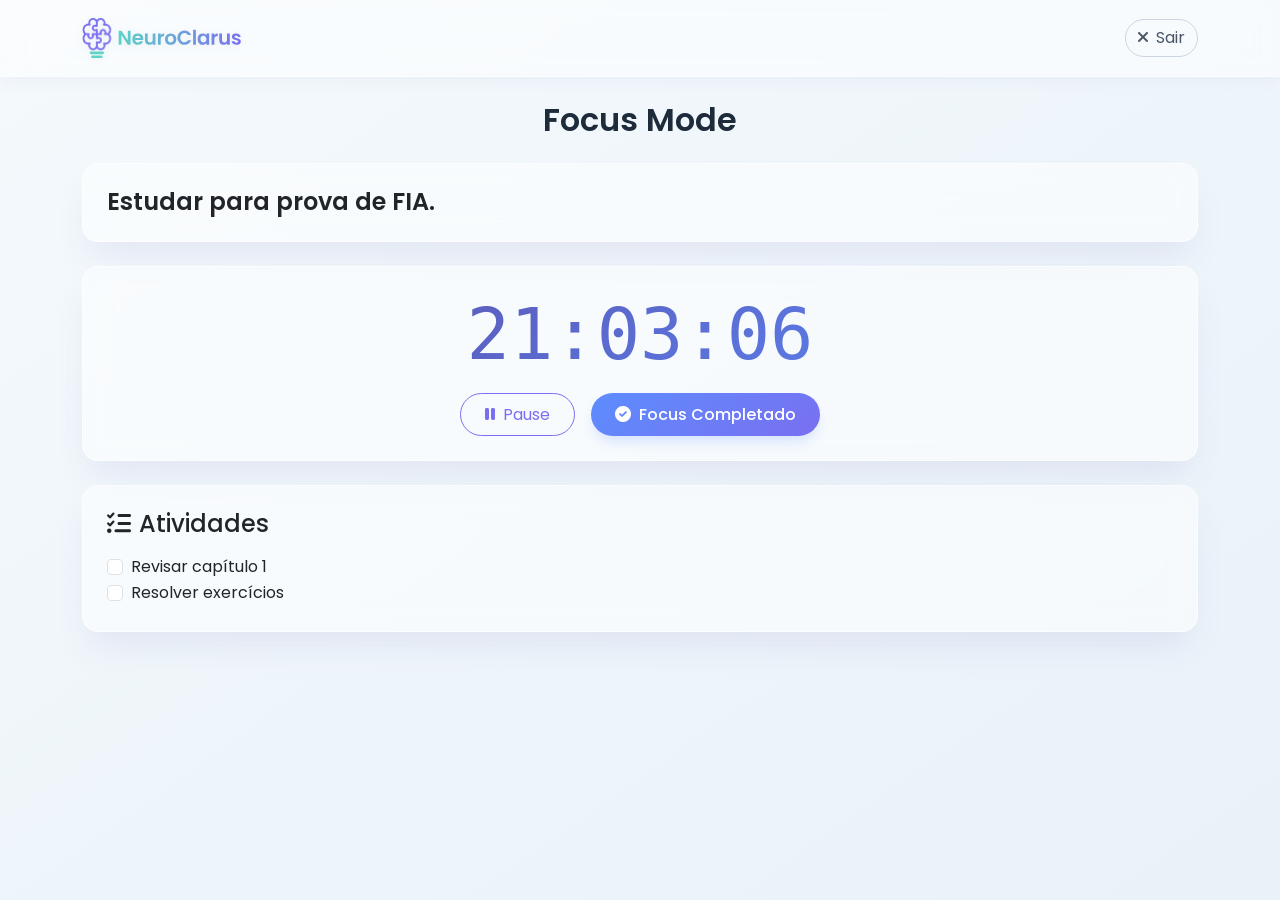
==== focusMode.html @ 16053fef "feat: add task management functionality with local storage support - Implement task creation, comple" ====
<!-- focusmode.html (estático conforme Figma) -->
<!DOCTYPE html>
<html lang="pt-BR">
<head>
    <meta charset="UTF-8">
    <meta name="viewport" content="width=device-width, initial-scale=1.0">
    <title>NeuroClarus · Focus Mode</title>
    <link href="https://fonts.googleapis.com/css2?family=Kenia+One&family=Poppins:wght@300;400;500;600;700&display=swap" rel="stylesheet">
    <link rel="stylesheet" href="https://cdnjs.cloudflare.com/ajax/libs/font-awesome/6.0.0-beta3/css/all.min.css">
    <link href="https://cdn.jsdelivr.net/npm/bootstrap@5.3.0/dist/css/bootstrap.min.css" rel="stylesheet">
    <link rel="stylesheet" href="css/style.css">
</head>
<body>
    <div vw class="enabled">
        <div vw-access-button class="active"></div>
        <div vw-plugin-wrapper><div class="vw-plugin-top-wrapper"></div></div>
    </div>

    <header>
        <nav class="navbar custom-navbar">
            <div class="container">
                <a class="navbar-brand" href="index.html">
                    <img src="img/logo2.svg" alt="NeuroClarus" height="40">
                </a>
                <div class="ms-auto">
                    <a href="index.html" class="btn btn-outline-secondary rounded-pill">
                        <i class="fas fa-times me-1"></i> Sair
                    </a>
                </div>
            </div>
        </nav>
    </header>

    <main class="py-4">
        <div class="container">
            <h2 class="text-center fw-semibold mb-4">Focus Mode</h2>
            
            <div class="card glass-card border-0 rounded-4 p-4 mb-4">
                <h3 class="h4 fw-semibold mb-0">Estudar para prova de FIA.</h3>
            </div>

            <div class="card glass-card border-0 rounded-4 p-4 mb-4 text-center">
                <div class="timer-display mb-3">21:03:06</div>
                <div class="d-flex justify-content-center gap-3">
                    <button class="btn btn-outline-primary rounded-pill px-4"><i class="fas fa-pause me-2"></i>Pause</button>
                    <button class="btn btn-gradient rounded-pill px-4"><i class="fas fa-check-circle me-2"></i>Focus Completado</button>
                </div>
            </div>

            <div class="card glass-card border-0 rounded-4 p-4">
                <h4 class="mb-3"><i class="fas fa-list-check me-2"></i>Atividades</h4>
                <div class="form-check">
                    <input class="form-check-input" type="checkbox" id="act1">
                    <label class="form-check-label" for="act1">Revisar capítulo 1</label>
                </div>
                <div class="form-check">
                    <input class="form-check-input" type="checkbox" id="act2">
                    <label class="form-check-label" for="act2">Resolver exercícios</label>
                </div>
            </div>
        </div>
    </main>
    <script src="https://cdn.jsdelivr.net/npm/bootstrap@5.3.0/dist/js/bootstrap.bundle.min.js"></script>
    <script src="https://vlibras.gov.br/app/vlibras-plugin.js"></script>
</body>
</html>
---- css/style.css ----
/* ===== BASE ===== */
body {
    font-family: 'Poppins', sans-serif;
    background: linear-gradient(145deg, #f4f9fc 0%, #e9f2f9 100%);
    min-height: 100vh;
    color: #1e2b3a;
}

/* ===== NAVBAR CUSTOM ===== */
.custom-navbar {
    background: rgba(255, 255, 255, 0.5) !important;
    backdrop-filter: blur(10px);
    -webkit-backdrop-filter: blur(10px);
    border-bottom: 1px solid rgba(255, 255, 255, 0.6);
    box-shadow: 0 4px 15px rgba(90, 75, 163, 0.05);
    padding: 0.8rem 0;
}
.custom-navbar .navbar-brand img {
    filter: drop-shadow(0 2px 4px rgba(0,0,0,0.05));
    transition: transform 0.2s;
}
.custom-navbar .navbar-brand:hover img { transform: scale(1.02); }
.custom-navbar .navbar-toggler {
    color: #5A4BA3;
    box-shadow: none;
    border: none;
}
.custom-navbar .navbar-toggler-icon {
    background-image: url("data:image/svg+xml,%3csvg xmlns='http://www.w3.org/2000/svg' viewBox='0 0 30 30'%3e%3cpath stroke='rgba(90, 75, 163, 0.8)' stroke-linecap='round' stroke-miterlimit='10' stroke-width='2' d='M4 7h22M4 15h22M4 23h22'/%3e%3c/svg%3e");
}
.custom-navbar .navbar-collapse { justify-content: center; }
.custom-navbar .navbar-nav { gap: 0.5rem; }
.custom-navbar .nav-link {
    color: #4a5568 !important;
    font-weight: 500;
    padding: 0.5rem 1.2rem !important;
    border-radius: 40px;
    transition: all 0.15s;
    position: relative;
}
.custom-navbar .nav-link:hover {
    color: #5C8DFF !important;
    background: rgba(92, 141, 255, 0.05);
}
.custom-navbar .nav-link.active {
    color: #7A6FF0 !important;
    font-weight: 600;
    background: transparent;
}
.custom-navbar .nav-link.active::after {
    content: '';
    position: absolute;
    bottom: -2px;
    left: 10%;
    width: 80%;
    height: 3px;
    background-color: #7A6FF0;
    border-radius: 3px 3px 0 0;
}
@media (max-width: 991.98px) {
    .custom-navbar .nav-link {
        padding: 0.6rem 1rem !important;
        margin: 0.2rem 0;
        text-align: center;
    }
    .custom-navbar .nav-link.active::after {
        left: 10%;
        width: 80%;
        bottom: 4px;
    }
    .navbar-collapse {
        background: rgba(255, 255, 255, 0.7);
        backdrop-filter: blur(10px);
        -webkit-backdrop-filter: blur(10px);
        border-radius: 24px;
        padding: 1rem;
        margin-top: 0.8rem;
        border: 1px solid rgba(255,255,255,0.8);
    }
}

/* ===== TIPOGRAFIA ===== */
.text-gradient {
    background: linear-gradient(135deg, #5A4BA3 0%, #5C8DFF 80%);
    -webkit-background-clip: text;
    background-clip: text;
    color: transparent;
}
.text-purple { color: #7A6FF0 !important; }

/* ===== CARDS ===== */
.glass-card {
    background: rgba(255, 255, 255, 0.5) !important;
    backdrop-filter: blur(12px);
    -webkit-backdrop-filter: blur(12px);
    border: 1px solid rgba(255, 255, 255, 0.6) !important;
    box-shadow: 0 20px 35px -8px rgba(90, 75, 163, 0.1);
}

/* ===== BOTÕES ===== */
.btn-gradient {
    background: linear-gradient(145deg, #5C8DFF, #7A6FF0);
    border: 3px solid rgba(122, 111, 240, 0.25);
    border: none;
    color: white;
    font-weight: 500;
    padding: 0.6rem 1.5rem;
    border-radius: 40px;
    box-shadow: 0 8px 14px -4px rgba(92, 141, 255, 0.25);
    transition: all 0.15s;
}
.btn-gradient:hover {
    background: linear-gradient(145deg, #4f7de0, #6a5fd9);
    color: white;
    transform: scale(1.02);
}
.btn-outline-primary {
    border-color: #7A6FF0;
    color: #7A6FF0;
}
.btn-outline-primary:hover {
    background: #7A6FF0;
    border-color: #7A6FF0;
    color: white;
}
.btn-outline-secondary {
    border-color: #cbd5e0;
    color: #4a5568;
}
.btn-outline-secondary:hover {
    background: #e2e8f0;
    border-color: #cbd5e0;
    color: #1e2b3a;
}

/* ===== FORMULÁRIOS ===== */
.form-control, .form-select {
    border: 1.5px solid rgba(122, 111, 240, 0.2);
    background: rgba(255,255,255,0.6);
    font-family: 'Poppins', sans-serif;
}
.form-control:focus {
    border-color: #5C8DFF;
    box-shadow: 0 0 0 3px rgba(92, 141, 255, 0.15);
    background: white;
}

/* ===== MODAL ===== */
.glass-modal .modal-content {
    background: rgba(255, 255, 255, 0.8);
    backdrop-filter: blur(15px);
    border: 1px solid rgba(255,255,255,0.7);
}

/* ===== TIMER ===== */
.timer-display {
    font-family: 'Kenia One', monospace;
    font-size: 4.5rem;
    background: linear-gradient(145deg, #5A4BA3, #5C8DFF);
    -webkit-background-clip: text;
    background-clip: text;
    color: transparent;
    line-height: 1.2;
}

/* ===== CHECKBOXES ===== */
.form-check-input:checked {
    background-color: #5ED3C6;
    border-color: #5ED3C6;
}
.form-check-input:focus {
    border-color: #5ED3C6;
    box-shadow: 0 0 0 3px rgba(94, 211, 198, 0.2);
}

/* ===== LISTA DE TAREFAS ===== */
.task-check {
    font-size: 1.5rem;
    cursor: pointer;
    color: #7A6FF0;
    transition: 0.15s;
}
.task-check:hover { color: #5ED3C6; }
.badge.bg-light {
    background: rgba(94, 211, 198, 0.15) !important;
    color: #1e5f5a;
    border: 1px solid rgba(94, 211, 198, 0.3);
    font-weight: 500;
}
.history-item {
    border-bottom: 1px solid rgba(94, 211, 198, 0.2);
    padding: 1rem 0;
}
.history-item:last-child { border-bottom: none; }

/* ===== RESPONSIVIDADE ===== */
@media (max-width: 576px) {
    .timer-display { font-size: 3.5rem; }
}

/* Badge roxo para "2 focadas" */
.bg-purple {
    background-color: #7A6FF0 !important;
}

/* Ajuste para os cards do histórico */
.list-unstyled .badge.bg-light {
    background: rgba(94, 211, 198, 0.15) !important;
    color: #1e5f5a;
    border: 1px solid rgba(94, 211, 198, 0.3);
}

/* css/estilo.css (adições importantes para cards) */
.focus-card {
    background: rgba(255, 255, 255, 0.5) !important;
    backdrop-filter: blur(12px);
    -webkit-backdrop-filter: blur(12px);
    border: 3px solid rgba(122, 111, 240, 0.25) !important;
    box-shadow: 0 10px 20px -5px rgba(90, 75, 163, 0.08);
    transition: transform 0.2s, box-shadow 0.2s, border-color 0.2s;
}
.focus-card:hover {
    transform: translateY(-3px);
    box-shadow: 0 15px 25px -8px rgba(122, 111, 240, 0.5);
    border-color: #7A6FF0 !important;
}
.task-check {
    font-size: 1.8rem !important;
    color: #7A6FF0;
    cursor: pointer;
    transition: color 0.15s;
}
.task-check:hover {
    color: #5ED3C6 !important;
}
/* Garantir gap entre colunas */
.row.g-4 {
    --bs-gutter-y: 1.5rem;
}
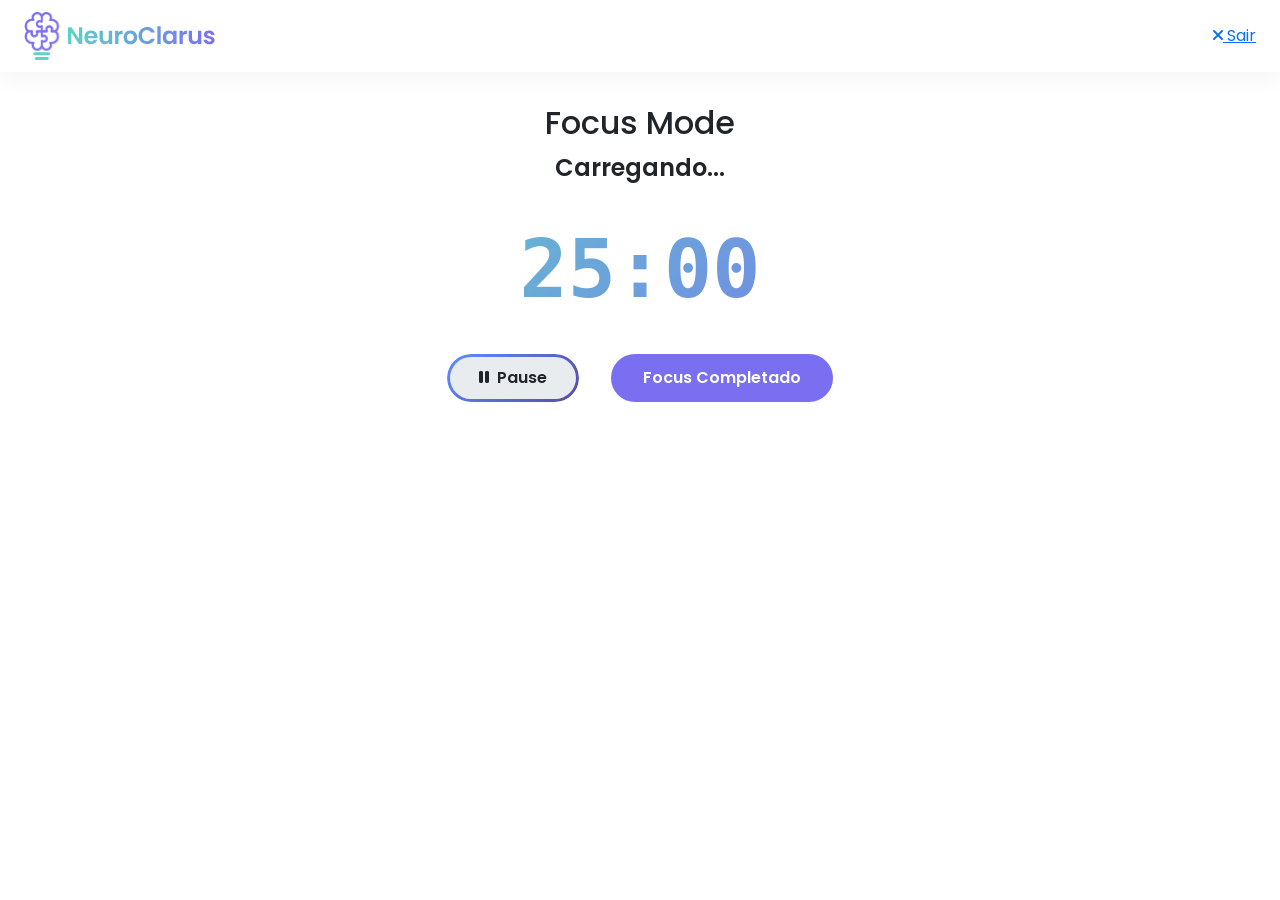
==== commit af264e6d: "Refactor HTML structure and styles across focusMode, historico, and index pages; update JavaScript f" ====
--- a/focusMode.html
+++ b/focusMode.html
@@ -1,66 +1,41 @@
-<!-- focusmode.html (estático conforme Figma) -->
 <!DOCTYPE html>
 <html lang="pt-BR">
 <head>
-    <meta charset="UTF-8">
-    <meta name="viewport" content="width=device-width, initial-scale=1.0">
-    <title>NeuroClarus · Focus Mode</title>
-    <link href="https://fonts.googleapis.com/css2?family=Kenia+One&family=Poppins:wght@300;400;500;600;700&display=swap" rel="stylesheet">
-    <link rel="stylesheet" href="https://cdnjs.cloudflare.com/ajax/libs/font-awesome/6.0.0-beta3/css/all.min.css">
-    <link href="https://cdn.jsdelivr.net/npm/bootstrap@5.3.0/dist/css/bootstrap.min.css" rel="stylesheet">
-    <link rel="stylesheet" href="css/style.css">
+  <meta charset="UTF-8">
+  <meta name="viewport" content="width=device-width, initial-scale=1.0">
+  <title>NeuroClarus · Focus Mode</title>
+  <link href="https://cdn.jsdelivr.net/npm/bootstrap@5.3.0/dist/css/bootstrap.min.css" rel="stylesheet">
+  <link rel="stylesheet" href="https://cdnjs.cloudflare.com/ajax/libs/font-awesome/6.0.0-beta3/css/all.min.css">
+    <link rel="icon" type="image/png" href="/img/logo.svg">
+  <link rel="stylesheet" href="css/style.css">
 </head>
-<body>
-    <div vw class="enabled">
-        <div vw-access-button class="active"></div>
-        <div vw-plugin-wrapper><div class="vw-plugin-top-wrapper"></div></div>
+<body class="focus-bg">
+  <div vw class="enabled">
+    <div vw-access-button class="active"></div>
+    <div vw-plugin-wrapper><div class="vw-plugin-top-wrapper"></div></div>
+  </div>
+
+  <nav class="navbar-custom">
+    <a class="navbar-brand" href="index.html"><img src="/img/logo2.svg" alt="NeuroClarus"></a>
+    <div></div>
+    <a href="index.html" class="btn-close-custom"><i class="fas fa-times"></i> Sair</a>
+  </nav>
+
+  <main class="main-container text-center">
+    <h2 class="mb-2">Focus Mode</h2>
+    <p id="focusName" class="fs-4 fw-semibold mb-4">Carregando...</p>
+
+    <div class="timer-display" id="timerDisplay">25:00</div>
+
+    <div class="d-flex justify-content-center gap-3 mt-4">
+      <button class="btn-timer" id="pauseBtn"><i class="fas fa-pause me-2"></i>Pause</button>
+      <button class="btn-timer primary" id="completeBtn">Focus Completado</button>
     </div>
+  </main>
 
-    <header>
-        <nav class="navbar custom-navbar">
-            <div class="container">
-                <a class="navbar-brand" href="index.html">
-                    <img src="img/logo2.svg" alt="NeuroClarus" height="40">
-                </a>
-                <div class="ms-auto">
-                    <a href="index.html" class="btn btn-outline-secondary rounded-pill">
-                        <i class="fas fa-times me-1"></i> Sair
-                    </a>
-                </div>
-            </div>
-        </nav>
-    </header>
-
-    <main class="py-4">
-        <div class="container">
-            <h2 class="text-center fw-semibold mb-4">Focus Mode</h2>
-            
-            <div class="card glass-card border-0 rounded-4 p-4 mb-4">
-                <h3 class="h4 fw-semibold mb-0">Estudar para prova de FIA.</h3>
-            </div>
-
-            <div class="card glass-card border-0 rounded-4 p-4 mb-4 text-center">
-                <div class="timer-display mb-3">21:03:06</div>
-                <div class="d-flex justify-content-center gap-3">
-                    <button class="btn btn-outline-primary rounded-pill px-4"><i class="fas fa-pause me-2"></i>Pause</button>
-                    <button class="btn btn-gradient rounded-pill px-4"><i class="fas fa-check-circle me-2"></i>Focus Completado</button>
-                </div>
-            </div>
-
-            <div class="card glass-card border-0 rounded-4 p-4">
-                <h4 class="mb-3"><i class="fas fa-list-check me-2"></i>Atividades</h4>
-                <div class="form-check">
-                    <input class="form-check-input" type="checkbox" id="act1">
-                    <label class="form-check-label" for="act1">Revisar capítulo 1</label>
-                </div>
-                <div class="form-check">
-                    <input class="form-check-input" type="checkbox" id="act2">
-                    <label class="form-check-label" for="act2">Resolver exercícios</label>
-                </div>
-            </div>
-        </div>
-    </main>
-    <script src="https://cdn.jsdelivr.net/npm/bootstrap@5.3.0/dist/js/bootstrap.bundle.min.js"></script>
-    <script src="https://vlibras.gov.br/app/vlibras-plugin.js"></script>
+  <script src="https://cdn.jsdelivr.net/npm/bootstrap@5.3.0/dist/js/bootstrap.bundle.min.js"></script>
+  <script src="https://vlibras.gov.br/app/vlibras-plugin.js"></script>
+  <script>new window.VLibras.Widget('https://vlibras.gov.br/app');</script>
+  <script src="js/timer.js"></script>
 </body>
 </html>
--- a/css/style.css
+++ b/css/style.css
@@ -1,239 +1,436 @@
-/* ===== BASE ===== */
+@import url('https://fonts.googleapis.com/css2?family=Poppins:wght@300;400;500;600;700&display=swap');
+
+:root {
+  --verde-agua: #5ED3C6;
+  --azul-claro: #6FA8DC;
+  --azul-medio: #5C8DFF;
+  --roxo: #7A6FF0;
+  --roxo-escuro: #5A4BA3;
+  --branco: #FFFFFF;
+  --cinza-claro: #F8F9FA;
+  --cinza-medio: #E9ECEF;
+  --texto-primario: #212529;
+  --texto-secundario: #6C757D;
+  --sombra-suave: 0 8px 20px rgba(0, 0, 0, 0.04);
+  --borda-arredondada: 20px;
+  --gradiente-principal: linear-gradient(135deg, #5ED3C6, #7A6FF0);
+  --gradiente-borda: linear-gradient(135deg, #5C8DFF, #5A4BA3);
+}
+
+* {
+  margin: 0;
+  padding: 0;
+  box-sizing: border-box;
+}
+
 body {
-    font-family: 'Poppins', sans-serif;
-    background: linear-gradient(145deg, #f4f9fc 0%, #e9f2f9 100%);
-    min-height: 100vh;
-    color: #1e2b3a;
-}
-
-/* ===== NAVBAR CUSTOM ===== */
-.custom-navbar {
-    background: rgba(255, 255, 255, 0.5) !important;
-    backdrop-filter: blur(10px);
-    -webkit-backdrop-filter: blur(10px);
-    border-bottom: 1px solid rgba(255, 255, 255, 0.6);
-    box-shadow: 0 4px 15px rgba(90, 75, 163, 0.05);
-    padding: 0.8rem 0;
-}
-.custom-navbar .navbar-brand img {
-    filter: drop-shadow(0 2px 4px rgba(0,0,0,0.05));
-    transition: transform 0.2s;
-}
-.custom-navbar .navbar-brand:hover img { transform: scale(1.02); }
-.custom-navbar .navbar-toggler {
-    color: #5A4BA3;
-    box-shadow: none;
-    border: none;
-}
-.custom-navbar .navbar-toggler-icon {
-    background-image: url("data:image/svg+xml,%3csvg xmlns='http://www.w3.org/2000/svg' viewBox='0 0 30 30'%3e%3cpath stroke='rgba(90, 75, 163, 0.8)' stroke-linecap='round' stroke-miterlimit='10' stroke-width='2' d='M4 7h22M4 15h22M4 23h22'/%3e%3c/svg%3e");
-}
-.custom-navbar .navbar-collapse { justify-content: center; }
-.custom-navbar .navbar-nav { gap: 0.5rem; }
-.custom-navbar .nav-link {
-    color: #4a5568 !important;
-    font-weight: 500;
-    padding: 0.5rem 1.2rem !important;
-    border-radius: 40px;
-    transition: all 0.15s;
-    position: relative;
-}
-.custom-navbar .nav-link:hover {
-    color: #5C8DFF !important;
-    background: rgba(92, 141, 255, 0.05);
-}
-.custom-navbar .nav-link.active {
-    color: #7A6FF0 !important;
-    font-weight: 600;
-    background: transparent;
-}
-.custom-navbar .nav-link.active::after {
-    content: '';
-    position: absolute;
-    bottom: -2px;
-    left: 10%;
-    width: 80%;
-    height: 3px;
-    background-color: #7A6FF0;
-    border-radius: 3px 3px 0 0;
-}
-@media (max-width: 991.98px) {
-    .custom-navbar .nav-link {
-        padding: 0.6rem 1rem !important;
-        margin: 0.2rem 0;
-        text-align: center;
-    }
-    .custom-navbar .nav-link.active::after {
-        left: 10%;
-        width: 80%;
-        bottom: 4px;
-    }
-    .navbar-collapse {
-        background: rgba(255, 255, 255, 0.7);
-        backdrop-filter: blur(10px);
-        -webkit-backdrop-filter: blur(10px);
-        border-radius: 24px;
-        padding: 1rem;
-        margin-top: 0.8rem;
-        border: 1px solid rgba(255,255,255,0.8);
-    }
-}
-
-/* ===== TIPOGRAFIA ===== */
-.text-gradient {
-    background: linear-gradient(135deg, #5A4BA3 0%, #5C8DFF 80%);
-    -webkit-background-clip: text;
-    background-clip: text;
-    color: transparent;
-}
-.text-purple { color: #7A6FF0 !important; }
-
-/* ===== CARDS ===== */
-.glass-card {
-    background: rgba(255, 255, 255, 0.5) !important;
-    backdrop-filter: blur(12px);
-    -webkit-backdrop-filter: blur(12px);
-    border: 1px solid rgba(255, 255, 255, 0.6) !important;
-    box-shadow: 0 20px 35px -8px rgba(90, 75, 163, 0.1);
-}
-
-/* ===== BOTÕES ===== */
-.btn-gradient {
-    background: linear-gradient(145deg, #5C8DFF, #7A6FF0);
-    border: 3px solid rgba(122, 111, 240, 0.25);
-    border: none;
-    color: white;
-    font-weight: 500;
-    padding: 0.6rem 1.5rem;
-    border-radius: 40px;
-    box-shadow: 0 8px 14px -4px rgba(92, 141, 255, 0.25);
-    transition: all 0.15s;
-}
-.btn-gradient:hover {
-    background: linear-gradient(145deg, #4f7de0, #6a5fd9);
-    color: white;
-    transform: scale(1.02);
-}
-.btn-outline-primary {
-    border-color: #7A6FF0;
-    color: #7A6FF0;
-}
-.btn-outline-primary:hover {
-    background: #7A6FF0;
-    border-color: #7A6FF0;
-    color: white;
-}
-.btn-outline-secondary {
-    border-color: #cbd5e0;
-    color: #4a5568;
-}
-.btn-outline-secondary:hover {
-    background: #e2e8f0;
-    border-color: #cbd5e0;
-    color: #1e2b3a;
-}
-
-/* ===== FORMULÁRIOS ===== */
-.form-control, .form-select {
-    border: 1.5px solid rgba(122, 111, 240, 0.2);
-    background: rgba(255,255,255,0.6);
-    font-family: 'Poppins', sans-serif;
-}
-.form-control:focus {
-    border-color: #5C8DFF;
-    box-shadow: 0 0 0 3px rgba(92, 141, 255, 0.15);
-    background: white;
-}
-
-/* ===== MODAL ===== */
-.glass-modal .modal-content {
-    background: rgba(255, 255, 255, 0.8);
-    backdrop-filter: blur(15px);
-    border: 1px solid rgba(255,255,255,0.7);
-}
-
-/* ===== TIMER ===== */
+  font-family: 'Poppins', sans-serif;
+  background-color: var(--branco);
+  color: var(--texto-primario);
+  line-height: 1.5;
+  min-height: 100vh;
+}
+
+/* Navbar */
+.navbar-custom {
+  background: var(--branco);
+  box-shadow: var(--sombra-suave);
+  padding: 12px 24px;
+  display: flex;
+  align-items: center;
+  justify-content: space-between;
+}
+
+.navbar-brand {
+  font-weight: 700;
+  font-size: 1.5rem;
+  background: var(--gradiente-principal);
+  -webkit-background-clip: text;
+  -webkit-text-fill-color: transparent;
+  background-clip: text;
+  text-decoration: none;
+}
+
+.nav-links {
+  display: flex;
+  gap: 32px;
+}
+
+.nav-link {
+  color: var(--texto-primario) !important;
+  font-weight: 500;
+  padding-bottom: 4px;
+  border-bottom: 3px solid transparent;
+  transition: border-color 0.2s, color 0.2s;
+  text-decoration: none;
+}
+
+.nav-link:hover,
+.nav-link.active {
+  color: var(--roxo) !important;
+  border-bottom: 3px solid var(--roxo);
+}
+
+/* Container principal */
+.main-container {
+  max-width: 900px;
+  margin: 0 auto;
+  padding: 32px 24px;
+}
+
+h1 {
+  font-weight: 700;
+  font-size: 2.2rem;
+  margin-bottom: 8px;
+}
+
+.subtitle {
+  color: var(--texto-secundario);
+  font-size: 1.1rem;
+  margin-bottom: 24px;
+}
+
+/* Botão com borda gradiente arredondada */
+.btn-primary-custom {
+  position: relative;
+  background: var(--gradiente-principal);
+  border: none;
+  color: white;
+  font-weight: 600;
+  padding: 14px 28px;
+  border-radius: 40px;
+  box-shadow: 0 6px 14px rgba(92, 141, 255, 0.25);
+  transition: all 0.2s ease;
+  display: inline-flex;
+  align-items: center;
+  gap: 8px;
+  z-index: 1;
+}
+
+.btn-primary-custom::before {
+  content: '';
+  position: absolute;
+  inset: 0;
+  border-radius: 40px;
+  padding: 3px;
+  background: var(--gradiente-borda);
+  -webkit-mask: linear-gradient(#fff 0 0) content-box, linear-gradient(#fff 0 0);
+  -webkit-mask-composite: xor;
+  mask-composite: exclude;
+  pointer-events: none;
+  z-index: -1;
+}
+
+.btn-primary-custom:hover {
+  background: linear-gradient(135deg, var(--roxo), var(--roxo-escuro));
+  transform: translateY(-2px);
+  box-shadow: 0 10px 20px rgba(90, 75, 163, 0.25);
+}
+
+/* Cards com borda gradiente arredondada */
+.focus-card {
+  position: relative;
+  background: var(--branco);
+  border-radius: var(--borda-arredondada);
+  padding: 20px 24px;
+  margin-bottom: 16px;
+  box-shadow: var(--sombra-suave);
+  transition: all 0.2s;
+  z-index: 1;
+}
+
+.focus-card::before {
+  content: '';
+  position: absolute;
+  inset: 0;
+  border-radius: var(--borda-arredondada);
+  padding: 3px;
+  background: var(--gradiente-borda);
+  -webkit-mask: linear-gradient(#fff 0 0) content-box, linear-gradient(#fff 0 0);
+  -webkit-mask-composite: xor;
+  mask-composite: exclude;
+  pointer-events: none;
+  z-index: -1;
+}
+
+.focus-card.priority::before {
+  background: var(--gradiente-principal);
+}
+
+.focus-card.priority {
+  background: rgba(122, 111, 240, 0.02);
+}
+
+.focus-card.completed-card {
+  opacity: 0.7;
+  background: var(--cinza-claro);
+}
+
+.focus-card.completed-card::before {
+  background: var(--cinza-medio);
+}
+
+.card-header {
+  display: flex;
+  align-items: center;
+  margin-bottom: 8px;
+}
+
+.focus-checkbox {
+  margin-right: 16px;
+  transform: scale(1.3);
+  accent-color: var(--roxo);
+}
+
+.focus-title {
+  font-weight: 600;
+  font-size: 1.2rem;
+  flex: 1;
+}
+
+.completed-card .focus-title {
+  text-decoration: line-through;
+  color: var(--texto-secundario);
+}
+
+.focus-actions {
+  display: flex;
+  gap: 12px;
+  align-items: center;
+}
+
+/* Botão Focus Mode com borda gradiente arredondada */
+.btn-focus-mode {
+  position: relative;
+  background: transparent;
+  border: none;
+  color: var(--roxo);
+  border-radius: 40px;
+  padding: 8px 20px;
+  font-weight: 600;
+  font-size: 0.9rem;
+  transition: all 0.2s;
+  z-index: 1;
+}
+
+.btn-focus-mode::before {
+  content: '';
+  position: absolute;
+  inset: 0;
+  border-radius: 40px;
+  padding: 3px;
+  background: var(--gradiente-principal);
+  -webkit-mask: linear-gradient(#fff 0 0) content-box, linear-gradient(#fff 0 0);
+  -webkit-mask-composite: xor;
+  mask-composite: exclude;
+  pointer-events: none;
+  z-index: -1;
+}
+
+.btn-focus-mode:hover {
+  background: var(--roxo);
+  color: white;
+}
+
+.btn-focus-mode:hover::before {
+  display: none;
+}
+
+.btn-delete {
+  background: none;
+  border: none;
+  color: var(--texto-secundario);
+  font-size: 1.3rem;
+  padding: 6px;
+  border-radius: 50%;
+  width: 36px;
+  height: 36px;
+  display: flex;
+  align-items: center;
+  justify-content: center;
+  transition: all 0.2s;
+}
+
+.btn-delete:hover {
+  background: rgba(0,0,0,0.05);
+  color: #dc3545;
+}
+
+/* Atividades */
+.activities-container {
+  margin-top: 12px;
+  padding-left: 44px;
+}
+
+.activity-item {
+  display: flex;
+  align-items: center;
+  padding: 6px 0;
+}
+
+.activity-checkbox {
+  margin-right: 12px;
+  transform: scale(1.1);
+  accent-color: var(--azul-medio);
+}
+
+.activity-text {
+  font-size: 0.95rem;
+}
+
+.activity-text.completed {
+  text-decoration: line-through;
+  color: var(--texto-secundario);
+}
+
+.activity-counter {
+  font-size: 0.9rem;
+  color: var(--roxo);
+  font-weight: 500;
+  margin-left: 44px;
+  margin-top: 4px;
+}
+
+/* Badges */
+.stats-container {
+  display: flex;
+  gap: 16px;
+  margin: 24px 0;
+}
+
+.stat-badge {
+  background: var(--cinza-medio);
+  padding: 8px 20px;
+  border-radius: 40px;
+  font-weight: 500;
+  font-size: 0.95rem;
+}
+
+.stat-badge.pending {
+  background: rgba(122, 111, 240, 0.12);
+  color: var(--roxo-escuro);
+}
+
+.stat-badge.completed {
+  background: rgba(94, 211, 198, 0.15);
+  color: #1e5f55;
+}
+
+/* Timer */
 .timer-display {
-    font-family: 'Kenia One', monospace;
-    font-size: 4.5rem;
-    background: linear-gradient(145deg, #5A4BA3, #5C8DFF);
-    -webkit-background-clip: text;
-    background-clip: text;
-    color: transparent;
-    line-height: 1.2;
-}
-
-/* ===== CHECKBOXES ===== */
-.form-check-input:checked {
-    background-color: #5ED3C6;
-    border-color: #5ED3C6;
-}
-.form-check-input:focus {
-    border-color: #5ED3C6;
-    box-shadow: 0 0 0 3px rgba(94, 211, 198, 0.2);
-}
-
-/* ===== LISTA DE TAREFAS ===== */
-.task-check {
-    font-size: 1.5rem;
-    cursor: pointer;
-    color: #7A6FF0;
-    transition: 0.15s;
-}
-.task-check:hover { color: #5ED3C6; }
-.badge.bg-light {
-    background: rgba(94, 211, 198, 0.15) !important;
-    color: #1e5f5a;
-    border: 1px solid rgba(94, 211, 198, 0.3);
-    font-weight: 500;
-}
-.history-item {
-    border-bottom: 1px solid rgba(94, 211, 198, 0.2);
-    padding: 1rem 0;
-}
-.history-item:last-child { border-bottom: none; }
-
-/* ===== RESPONSIVIDADE ===== */
+  font-size: 5rem;
+  font-weight: 700;
+  font-family: monospace;
+  background: var(--gradiente-principal);
+  -webkit-background-clip: text;
+  -webkit-text-fill-color: transparent;
+  margin: 24px 0;
+}
+
+.btn-timer {
+  position: relative;
+  padding: 12px 32px;
+  border-radius: 40px;
+  font-weight: 600;
+  border: none;
+  background: var(--cinza-medio);
+  color: var(--texto-primario);
+  margin: 0 8px;
+  z-index: 1;
+}
+
+.btn-timer::before {
+  content: '';
+  position: absolute;
+  inset: 0;
+  border-radius: 40px;
+  padding: 3px;
+  background: var(--gradiente-borda);
+  -webkit-mask: linear-gradient(#fff 0 0) content-box, linear-gradient(#fff 0 0);
+  -webkit-mask-composite: xor;
+  mask-composite: exclude;
+  pointer-events: none;
+  z-index: -1;
+}
+
+.btn-timer.primary {
+  background: var(--roxo);
+  color: white;
+}
+
+.btn-timer.primary::before {
+  display: none;
+}
+
+/* Modal com borda gradiente arredondada */
+.modal-content {
+  position: relative;
+  border-radius: 28px;
+  border: none;
+  background: white;
+  z-index: 1;
+}
+
+.modal-content::before {
+  content: '';
+  position: absolute;
+  inset: 0;
+  border-radius: 28px;
+  padding: 3px;
+  background: var(--gradiente-principal);
+  -webkit-mask: linear-gradient(#fff 0 0) content-box, linear-gradient(#fff 0 0);
+  -webkit-mask-composite: xor;
+  mask-composite: exclude;
+  pointer-events: none;
+  z-index: -1;
+}
+
+.modal-header {
+  border-bottom: none;
+  padding: 20px 24px 8px;
+}
+
+.modal-title {
+  font-weight: 700;
+  font-size: 1.5rem;
+}
+
+.modal-body {
+  padding: 8px 24px 16px;
+}
+
+.modal-footer {
+  border-top: none;
+  padding: 16px 24px 24px;
+}
+
+.activity-chip {
+  background: var(--cinza-claro);
+  border-radius: 40px;
+  padding: 8px 16px;
+  margin: 4px 0;
+  display: flex;
+  align-items: center;
+  justify-content: space-between;
+}
+
+.remove-activity {
+  background: none;
+  border: none;
+  color: #999;
+  cursor: pointer;
+}
+
+/* Responsivo */
 @media (max-width: 576px) {
-    .timer-display { font-size: 3.5rem; }
-}
-
-/* Badge roxo para "2 focadas" */
-.bg-purple {
-    background-color: #7A6FF0 !important;
-}
-
-/* Ajuste para os cards do histórico */
-.list-unstyled .badge.bg-light {
-    background: rgba(94, 211, 198, 0.15) !important;
-    color: #1e5f5a;
-    border: 1px solid rgba(94, 211, 198, 0.3);
-}
-
-/* css/estilo.css (adições importantes para cards) */
-.focus-card {
-    background: rgba(255, 255, 255, 0.5) !important;
-    backdrop-filter: blur(12px);
-    -webkit-backdrop-filter: blur(12px);
-    border: 3px solid rgba(122, 111, 240, 0.25) !important;
-    box-shadow: 0 10px 20px -5px rgba(90, 75, 163, 0.08);
-    transition: transform 0.2s, box-shadow 0.2s, border-color 0.2s;
-}
-.focus-card:hover {
-    transform: translateY(-3px);
-    box-shadow: 0 15px 25px -8px rgba(122, 111, 240, 0.5);
-    border-color: #7A6FF0 !important;
-}
-.task-check {
-    font-size: 1.8rem !important;
-    color: #7A6FF0;
-    cursor: pointer;
-    transition: color 0.15s;
-}
-.task-check:hover {
-    color: #5ED3C6 !important;
-}
-/* Garantir gap entre colunas */
-.row.g-4 {
-    --bs-gutter-y: 1.5rem;
+  .navbar-custom {
+    flex-direction: column;
+    gap: 12px;
+  }
+  .nav-links {
+    gap: 16px;
+  }
+  .focus-card {
+    padding: 16px;
+  }
 }
